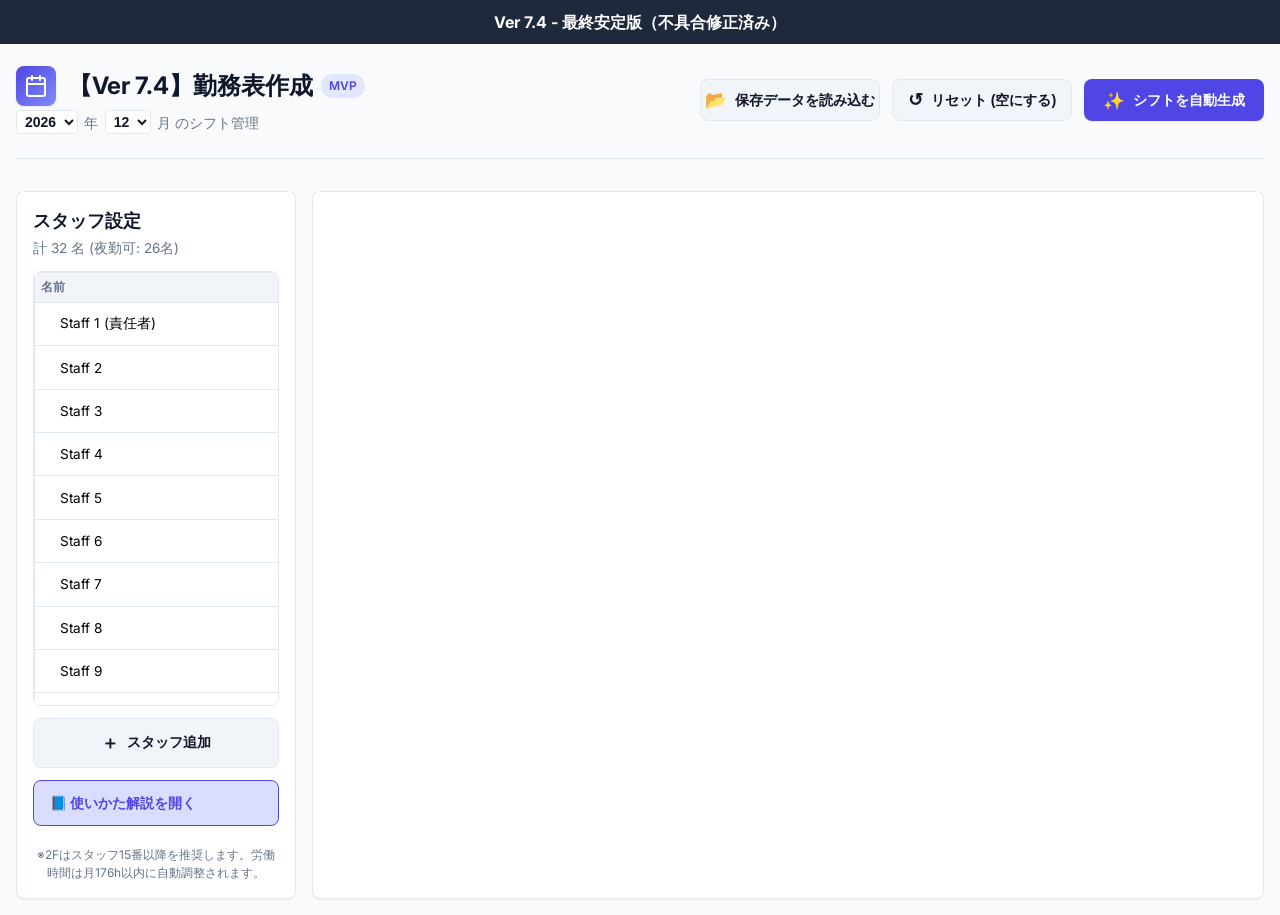
==== static/index_v6.html @ e1a60721 "Add files via upload" ====
<!DOCTYPE html>
<html lang="ja">

<head>
    <meta charset="UTF-8">
    <meta name="viewport" content="width=device-width, initial-scale=1.0">
    <title>【Ver 7.4】勤務表作成 MVP</title>
    <link rel="stylesheet" href="style_v6.css?v=7.4">
    <link rel="preconnect" href="https://fonts.googleapis.com">
    <link rel="preconnect" href="https://fonts.gstatic.com" crossorigin>
    <link href="https://fonts.googleapis.com/css2?family=Inter:wght@400;500;600;700&display=swap" rel="stylesheet">
</head>

<body>
    <div style="background: #1e293b; color: white; text-align: center; padding: 10px; font-weight: bold; position: fixed; top: 0; left: 0; width: 100%; z-index: 10000;"
        id="dev-check">
        Ver 7.4 - 最終安定版（不具合修正済み）
    </div>
    <div class="app-container" style="margin-top: 50px;">
        <header class="app-header">
            <div class="header-content">
                <div class="logo-area">
                    <div class="logo-icon">
                        <svg width="24" height="24" viewBox="0 0 24 24" fill="none" stroke="currentColor"
                            stroke-width="2" stroke-linecap="round" stroke-linejoin="round">
                            <rect x="3" y="4" width="18" height="18" rx="2" ry="2"></rect>
                            <line x1="16" y1="2" x2="16" y2="6"></line>
                            <line x1="8" y1="2" x2="8" y2="6"></line>
                            <line x1="3" y1="10" x2="21" y2="10"></line>
                        </svg>
                    </div>
                    <h1>【Ver 7.4】勤務表作成 <span class="badge">MVP</span></h1>
                </div>
                <p class="subtitle">
                    <select id="year-select" class="calendar-select"></select> 年
                    <select id="month-select" class="calendar-select"></select> 月
                    のシフト管理
                </p>
            </div>

            <div class="action-area">
                <button id="load-btn" class="btn-secondary" onclick="forceLoadV7()">
                    <span class="btn-icon">📂</span> 保存データを読み込む
                </button>
                <button id="reset-btn" class="btn-secondary" onclick="forceResetV7()">
                    <span class="btn-icon">↺</span> リセット (空にする)
                </button>
                <button id="generate-btn" class="btn-primary">
                    <span class="btn-icon">✨</span> シフトを自動生成
                </button>
                <button id="save-btn" class="btn-secondary hidden">
                    <span class="btn-icon">💾</span> 保存 (確定)
                </button>
                <button id="export-btn" class="btn-secondary hidden">
                    <span class="btn-icon">📥</span> Excel出力
                </button>
            </div>
        </header>

        <main class="app-layout">
            <aside class="staff-sidebar">
                <div class="sidebar-header">
                    <h2>スタッフ設定</h2>
                    <div class="staff-summary">
                        計 <span id="staff-total-count">0</span> 名 (夜勤可: <span id="staff-night-count">0</span>名)
                    </div>
                </div>

                <div class="staff-list-container">
                    <table class="staff-table">
                        <thead>
                            <tr>
                                <th>名前</th>
                                <th>階</th>
                                <th>夜勤</th>
                                <th>限定シフト</th>
                                <th>平日のみ</th>
                                <th>操作</th>
                            </tr>
                        </thead>
                        <tbody id="staff-tbody">
                            <!-- JS will inject rows here -->
                        </tbody>
                    </table>
                </div>

                <button id="add-staff-btn" class="btn-secondary">
                    <span class="btn-icon">＋</span> スタッフ追加
                </button>

                <details class="usage-guide">
                    <summary>📘 使いかた解説を開く</summary>
                    <div class="usage-content">
                        <div class="usage-step"><span class="step-badge">1</span>
                            まずは<strong>「リセット」</strong>で作成月（空の表）を準備します。</div>
                        <div class="usage-step"><span class="step-badge">2</span>
                            休みや勤務の希望を手動で選びます（<strong>赤い三角</strong>がつきます）。</div>
                        <div class="usage-step"><span class="step-badge">3</span>
                            <strong>「シフトを自動生成」</strong>でAIが残りの枠を埋めます。
                        </div>
                        <div class="usage-step"><span class="step-badge">4</span>
                            表のセルを<strong>ダブルクリック</strong>で固定/解除ができます。</div>
                        <div class="usage-step"><span class="step-badge">5</span>
                            完成したら<strong>「保存」</strong>をしてください。次回「読み込む」で再開できます。</div>
                    </div>
                </details>

                <p class="sidebar-note">※2Fはスタッフ15番以降を推奨します。労働時間は月176h以内に自動調整されます。</p>
            </aside>

            <section class="schedule-panel">
                <div id="loading" class="loading-state hidden">
                    <div class="spinner"></div>
                    <p>最適なシフトを計算中...</p>
                    <p class="loading-subtext">36協定（176時間以内）と夜勤明けのルールを順守して探索しています</p>
                </div>

                <div id="error-message" class="error-message hidden"></div>

                <div id="schedule-container" class="schedule-container hidden">
                    <div
                        style="font-size: 0.85rem; color: #64748b; margin-bottom: 0.5rem; display: flex; align-items: center; justify-content: space-between;">
                        <span>※ 空欄以外のセルを <strong>ダブルクリック（または右クリック）</strong> すると、シフトの <strong>固定化 / 解除</strong>
                            が切り替わります（固定時は赤い三角マークが付きます）。</span>
                    </div>
                    <table id="schedule-table">
                        <!-- JS content -->
                    </table>
                </div>
            </section>
        </main>
    </div>

    <script src="app_v6.js?v=6.1"></script>
</body>

</html>
---- static/style_v6.css ----
:root {
    /* Color Palette - Premium Modern */
    --primary: #4f46e5;
    --primary-hover: #4338ca;
    --primary-light: #e0e7ff;

    --bg-color: #f8fafc;
    --surface: #ffffff;
    --surface-hover: #f1f5f9;

    --text-main: #0f172a;
    --text-muted: #64748b;

    --border: #e2e8f0;

    /* Shift Colors - Updated for V8 */
    --shift-off: #fff1f2;
    /* 休 - Light Rose/Pink */
    --shift-morning2: #f1f5f9;
    /* 早② - Gray 1 */
    --shift-morning3: #e2e8f0;
    /* 早③ - Gray 2 */
    --shift-day: #cbd5e1;
    /* 日 - Gray 3 */
    --shift-late1: #cbd5e1;
    /* 遅① - Gray 3.5 */
    --shift-late2: #94a3b8;
    /* 遅② - Gray 4 */
    --shift-night1: #a855f7;
    /* 夜① - Purple 1 */
    --shift-night2: #7e22ce;
    /* 夜② - Purple 2 */
    --shift-night-light: #f3e8ff;
    /* 明け - Light Purple */

    /* Manual Only Shifts */
    --shift-sick: #f43f5e;
    /* 病休 - Bright Pinkish Red */
    --shift-absent: #475569;
    /* 欠勤 - Slate Gray (darker) */

    --shift-text-off: #9f1239;
    --shift-text-morning2: #1e293b;
    --shift-text-morning3: #1e293b;
    --shift-text-day: #0f172a;
    --shift-text-late1: #1e293b;
    --shift-text-late2: #ffffff;
    --shift-text-night1: #ffffff;
    --shift-text-night2: #ffffff;
    --shift-text-ake: #6b21a8;
    --shift-text-sick: #ffffff;
    --shift-text-absent: #ffffff;

    --radius-lg: 16px;
    --radius-md: 8px;
    --radius-sm: 4px;

    --shadow-sm: 0 1px 2px 0 rgb(0 0 0 / 0.05);
    --shadow-md: 0 4px 6px -1px rgb(0 0 0 / 0.1), 0 2px 4px -2px rgb(0 0 0 / 0.1);
    --shadow-lg: 0 10px 15px -3px rgb(0 0 0 / 0.1), 0 4px 6px -4px rgb(0 0 0 / 0.1);
}

* {
    box-sizing: border-box;
    margin: 0;
    padding: 0;
}

body {
    font-family: 'Inter', -apple-system, BlinkMacSystemFont, "Segoe UI", Roboto, Helvetica, Arial, sans-serif;
    background-color: var(--bg-color);
    color: var(--text-main);
    line-height: 1.5;
    -webkit-font-smoothing: antialiased;
}

.app-container {
    max-width: 100%;
    margin: 0;
    padding: 1rem;
}

/* --- Header Styles --- */
.app-header {
    display: flex;
    justify-content: space-between;
    align-items: center;
    margin-bottom: 2rem;
    padding-bottom: 1.5rem;
    border-bottom: 1px solid var(--border);
}

.logo-area {
    display: flex;
    align-items: center;
    gap: 0.75rem;
}

.logo-icon {
    width: 40px;
    height: 40px;
    background: linear-gradient(135deg, var(--primary), #818cf8);
    color: white;
    border-radius: var(--radius-md);
    display: flex;
    align-items: center;
    justify-content: center;
    box-shadow: var(--shadow-sm);
}

h1 {
    font-size: 1.5rem;
    font-weight: 700;
    color: var(--text-main);
    display: flex;
    align-items: center;
    gap: 0.5rem;
}

.badge {
    font-size: 0.75rem;
    background-color: var(--primary-light);
    color: var(--primary);
    padding: 0.2rem 0.5rem;
    border-radius: 99px;
    font-weight: 600;
    vertical-align: middle;
}

.subtitle {
    color: var(--text-muted);
    font-size: 0.875rem;
    margin-top: 0.25rem;
    display: flex;
    align-items: center;
    gap: 0.4rem;
}

.calendar-select {
    padding: 2px 4px;
    border: 1px solid var(--border);
    border-radius: var(--radius-sm);
    background: var(--surface);
    color: var(--text-main);
    font-size: 0.875rem;
    font-weight: 600;
}

/* --- Button Styles --- */
.action-area {
    display: flex;
    gap: 0.75rem;
    align-items: center;
}

.btn-primary {
    background-color: var(--primary);
    color: white;
    border: none;
    height: 42px;
    width: 180px;
    border-radius: var(--radius-md);
    font-size: 0.9rem;
    font-weight: 600;
    cursor: pointer;
    transition: all 0.2s ease;
    display: inline-flex;
    align-items: center;
    justify-content: center;
    gap: 0.5rem;
    box-shadow: var(--shadow-sm);
    font-family: inherit;
    white-space: nowrap;
    overflow: hidden;
    flex-shrink: 0;
}

.btn-primary:hover:not(:disabled) {
    background-color: var(--primary-hover);
    transform: translateY(-1px);
    box-shadow: var(--shadow-md);
}

.btn-primary:active:not(:disabled) {
    transform: translateY(0);
}

.btn-primary:disabled {
    opacity: 0.7;
    cursor: not-allowed;
}

.btn-icon {
    font-size: 1.1rem;
}

/* Editable Shift Selector */
.shift-select {
    appearance: none;
    background: transparent;
    border: 1px solid transparent;
    border-radius: var(--radius-sm);
    font-family: inherit;
    font-weight: 500;
    font-size: 0.75rem;
    padding: 0.15rem 0.05rem;
    cursor: pointer;
    text-align: center;
    width: 100%;
    min-width: 32px;
}

.shift-select:hover {
    border-color: rgba(0, 0, 0, 0.1);
    box-shadow: 0 2px 4px rgba(0, 0, 0, 0.05);
}

.shift-select:focus {
    outline: none;
    border-color: var(--primary);
    box-shadow: 0 0 0 2px var(--primary-light);
}

/* Select coloring mapped to the same variables */
.shift-select.val-休 {
    background-color: var(--shift-off);
    color: var(--shift-text-off);
}

.shift-select.val-早② {
    background-color: var(--shift-morning2);
    color: var(--shift-text-morning2);
}

.shift-select.val-早③ {
    background-color: var(--shift-morning3);
    color: var(--shift-text-morning3);
}

.shift-select.val-日 {
    background-color: var(--shift-day);
    color: var(--shift-text-day);
}

.shift-select.val-遅① {
    background-color: var(--shift-late1);
    color: var(--shift-text-late1);
}

.shift-select.val-遅② {
    background-color: var(--shift-late2);
    color: var(--shift-text-late2);
}

.shift-select.val-夜① {
    background-color: var(--shift-night1);
    color: var(--shift-text-night1);
}

.shift-select.val-夜② {
    background-color: var(--shift-night2);
    color: var(--shift-text-night2);
}

.shift-select.val-明け {
    background-color: var(--shift-night-light);
    color: var(--shift-text-ake);
}

.shift-select.val-病休 {
    background-color: var(--shift-sick);
    color: var(--shift-text-sick);
}

.shift-select.val-欠勤 {
    background-color: var(--shift-absent);
    color: var(--shift-text-absent);
}

/* --- Layout --- */
.app-layout {
    display: grid;
    grid-template-columns: 280px 1fr;
    gap: 1rem;
    align-items: start;
}

/* --- Sidebar (Staff Management) --- */
.staff-sidebar {
    background: var(--surface);
    border-radius: var(--radius-md);
    box-shadow: var(--shadow-sm);
    border: 1px solid var(--border);
    padding: 1rem;
    display: flex;
    flex-direction: column;
    gap: 0.75rem;
    height: calc(100vh - 12rem);
    min-height: 500px;
    position: sticky;
    top: 1rem;
}

.sidebar-header h2 {
    font-size: 1.1rem;
    font-weight: 600;
    margin-bottom: 0.25rem;
}

.staff-summary {
    font-size: 0.85rem;
    color: var(--text-muted);
}

.staff-list-container {
    flex: 1;
    overflow-y: auto;
    border: 1px solid var(--border);
    border-radius: var(--radius-md);
    background: var(--surface);

    /* Scrollbar */
    &::-webkit-scrollbar {
        width: 6px;
    }

    &::-webkit-scrollbar-track {
        background: transparent;
    }

    &::-webkit-scrollbar-thumb {
        background: #cbd5e1;
        border-radius: 4px;
    }
}

.staff-table {
    width: 100%;
    border-collapse: collapse;
}

.staff-table th,
.staff-table td {
    padding: 0.35rem;
    font-size: 0.75rem;
    text-align: left;
    border-bottom: 1px solid var(--border);
}

.staff-table th {
    background: var(--surface-hover);
    position: sticky;
    top: 0;
    z-index: 10;
    color: var(--text-muted);
    font-weight: 600;
}

.staff-input {
    width: 100%;
    padding: 0.35rem 0.5rem;
    border: 1px solid transparent;
    border-radius: var(--radius-sm);
    font-family: inherit;
    font-size: 0.85rem;
    background: transparent;
    transition: all 0.2s;
}

.staff-input:hover {
    border-color: var(--border);
    background: var(--surface-hover);
}

.staff-input:focus {
    outline: none;
    border-color: var(--primary);
    background: var(--surface);
    box-shadow: 0 0 0 2px var(--primary-light);
}

.btn-secondary {
    background-color: var(--surface-hover);
    color: var(--text-main);
    border: 1px solid var(--border);
    height: 42px;
    width: 180px;
    border-radius: var(--radius-md);
    font-size: 0.9rem;
    font-weight: 600;
    cursor: pointer;
    transition: all 0.2s ease;
    display: inline-flex;
    align-items: center;
    justify-content: center;
    gap: 0.5rem;
    white-space: nowrap;
    overflow: hidden;
    flex-shrink: 0;
}

.staff-sidebar .btn-secondary {
    width: 100%;
    height: auto;
    padding: 0.75rem 1rem;
    display: flex;
    flex-shrink: 1;
}

.btn-secondary:hover {
    background-color: #e2e8f0;
}

.btn-text {
    background: none;
    border: none;
    color: #ef4444;
    cursor: pointer;
    font-size: 1rem;
    padding: 0.25rem;
    border-radius: 4px;
    display: flex;
    align-items: center;
    justify-content: center;
}

.btn-text:hover {
    background: #fee2e2;
}

.sidebar-note {
    font-size: 0.75rem;
    color: var(--text-muted);
    text-align: center;
    margin-top: 0.5rem;
}

/* --- Usage Guide --- */
.usage-guide {
    margin-top: auto;
    background: var(--primary-light);
    border-radius: var(--radius-md);
    padding: 0;
    border: 1px solid var(--primary);
    overflow: hidden;
    transition: all 0.3s ease;
}

.usage-guide summary {
    padding: 0.75rem 1rem;
    font-size: 0.85rem;
    font-weight: 700;
    color: var(--primary);
    cursor: pointer;
    list-style: none;
    display: flex;
    align-items: center;
    gap: 0.5rem;
    background: rgba(79, 70, 229, 0.05);
}

.usage-guide summary::-webkit-details-marker {
    display: none;
}

.usage-guide[open] summary {
    border-bottom: 1px solid var(--primary);
}

.usage-content {
    padding: 1rem;
}

.usage-step {
    font-size: 0.8rem;
    margin-bottom: 0.6rem;
    color: var(--text-main);
    line-height: 1.4;
}

.usage-step strong {
    color: var(--primary);
    font-weight: 700;
}

.usage-step:last-child {
    margin-bottom: 0;
}

.step-badge {
    display: inline-block;
    background: var(--primary);
    color: white;
    font-size: 0.7rem;
    padding: 1px 6px;
    border-radius: 4px;
    font-weight: 700;
    margin-right: 4px;
}

/* --- Schedule Panel --- */
.schedule-panel {
    background: var(--surface);
    border-radius: var(--radius-md);
    box-shadow: var(--shadow-sm);
    border: 1px solid var(--border);
    padding: 1rem;
    min-height: calc(100vh - 12rem);
    position: relative;
    overflow: hidden;
    display: flex;
    flex-direction: column;
}

/* --- Loading State --- */
.loading-state {
    display: flex;
    flex-direction: column;
    align-items: center;
    justify-content: center;
    flex: 1;
    min-height: 400px;
    color: var(--text-main);
    font-weight: 500;
}

.loading-subtext {
    font-size: 0.875rem;
    color: var(--text-muted);
    margin-top: 0.5rem;
}

.spinner {
    width: 40px;
    height: 40px;
    border: 3px solid var(--primary-light);
    border-top-color: var(--primary);
    border-radius: 50%;
    animation: spin 1s linear infinite;
    margin-bottom: 1rem;
}

@keyframes spin {
    to {
        transform: rotate(360deg);
    }
}

/* --- Error Message --- */
.error-message {
    background-color: #fef2f2;
    color: #b91c1c;
    padding: 1rem;
    border-radius: var(--radius-md);
    border: 1px solid #fecaca;
    margin-bottom: 1rem;
}

/* --- Schedule Table --- */
.schedule-container {
    overflow-x: auto;

    /* Soft scrollbar for webkit */
    &::-webkit-scrollbar {
        height: 8px;
    }

    &::-webkit-scrollbar-track {
        background: #f1f1f1;
        border-radius: 4px;
    }

    &::-webkit-scrollbar-thumb {
        background: #cbd5e1;
        border-radius: 4px;
    }

    &::-webkit-scrollbar-thumb:hover {
        background: #94a3b8;
    }
}

table {
    width: 100%;
    border-collapse: separate;
    border-spacing: 0;
    min-width: 1600px;
}

th,
td {
    padding: 0.25rem 0.15rem;
    text-align: center;
    border-bottom: 1px solid var(--border);
    border-right: 1px solid var(--border);
    font-size: 0.75rem;
    position: relative;
    /* For the fixed cell triangle */
}

td.fixed-cell::after {
    content: '';
    position: absolute;
    top: 0;
    left: 0;
    border-width: 10px 10px 0 0;
    border-style: solid;
    border-color: #ef4444 transparent transparent transparent;
    /* Red triangle in top left */
    pointer-events: none;
    /* So it doesn't block clicks */
}

th:first-child,
td:first-child {
    border-left: 1px solid var(--border);
}

th {
    background-color: var(--surface-hover);
    font-weight: 600;
    color: var(--text-muted);
    border-top: 1px solid var(--border);
    position: sticky;
    top: 0;
}

th.sat {
    color: #2563eb;
    /* Blue for Saturday */
    background-color: #eff6ff;
}

th.sun {
    color: #dc2626;
    /* Red for Sunday */
    background-color: #fef2f2;
}

th:first-child {
    border-top-left-radius: var(--radius-md);
    position: sticky;
    left: 0;
    background-color: var(--surface-hover);
    z-index: 10;
}

th:last-child {
    border-top-right-radius: var(--radius-md);
}

td:first-child {
    font-weight: 600;
    color: var(--text-main);
    text-align: left;
    padding-left: 1rem;
    position: sticky;
    left: 0;
    background-color: var(--surface);
    z-index: 5;
}

/* Bottom borders for last row */
tr:last-child td {
    border-bottom: 1px solid var(--border);
}

tr:last-child td:first-child {
    border-bottom-left-radius: var(--radius-md);
}

tr:last-child td:last-child {
    border-bottom-right-radius: var(--radius-md);
}

/* --- Summary Footer --- */
.summary-row td {
    background-color: #f1f5f9;
    border-top: 2px solid var(--border);
}

.summary-cell {
    font-weight: 600;
    color: var(--text-main);
    background-color: #fff;
}

.summary-row:first-child td {
    border-top: 2px solid #94a3b8;
}

/* --- Utility Classes --- */
.hidden {
    display: none !important;
}

/* --- Animations --- */
.fade-in {
    animation: fadeIn 0.4s ease-in-out forwards;
}

@keyframes fadeIn {
    from {
        opacity: 0;
        transform: translateY(10px);
    }

    to {
        opacity: 1;
        transform: translateY(0);
    }
}

/* --- MVP Dashboard Info --- */
.dashboard {
    display: grid;
    grid-template-columns: repeat(auto-fit, minmax(200px, 1fr));
    gap: 1rem;
    margin-top: 2rem;
    padding-top: 2rem;
    border-top: 1px solid var(--border);
}

.card {
    background: var(--surface-hover);
    padding: 1.5rem;
    border-radius: var(--radius-md);
    border: 1px solid var(--border);
}

.card h3 {
    font-size: 0.875rem;
    color: var(--text-muted);
    font-weight: 600;
    margin-bottom: 0.5rem;
}

.stat-value {
    font-size: 1.5rem;
    font-weight: 700;
    color: var(--text-main);
    display: block;
}

.stat-label {
    font-size: 0.75rem;
    color: var(--text-muted);
}
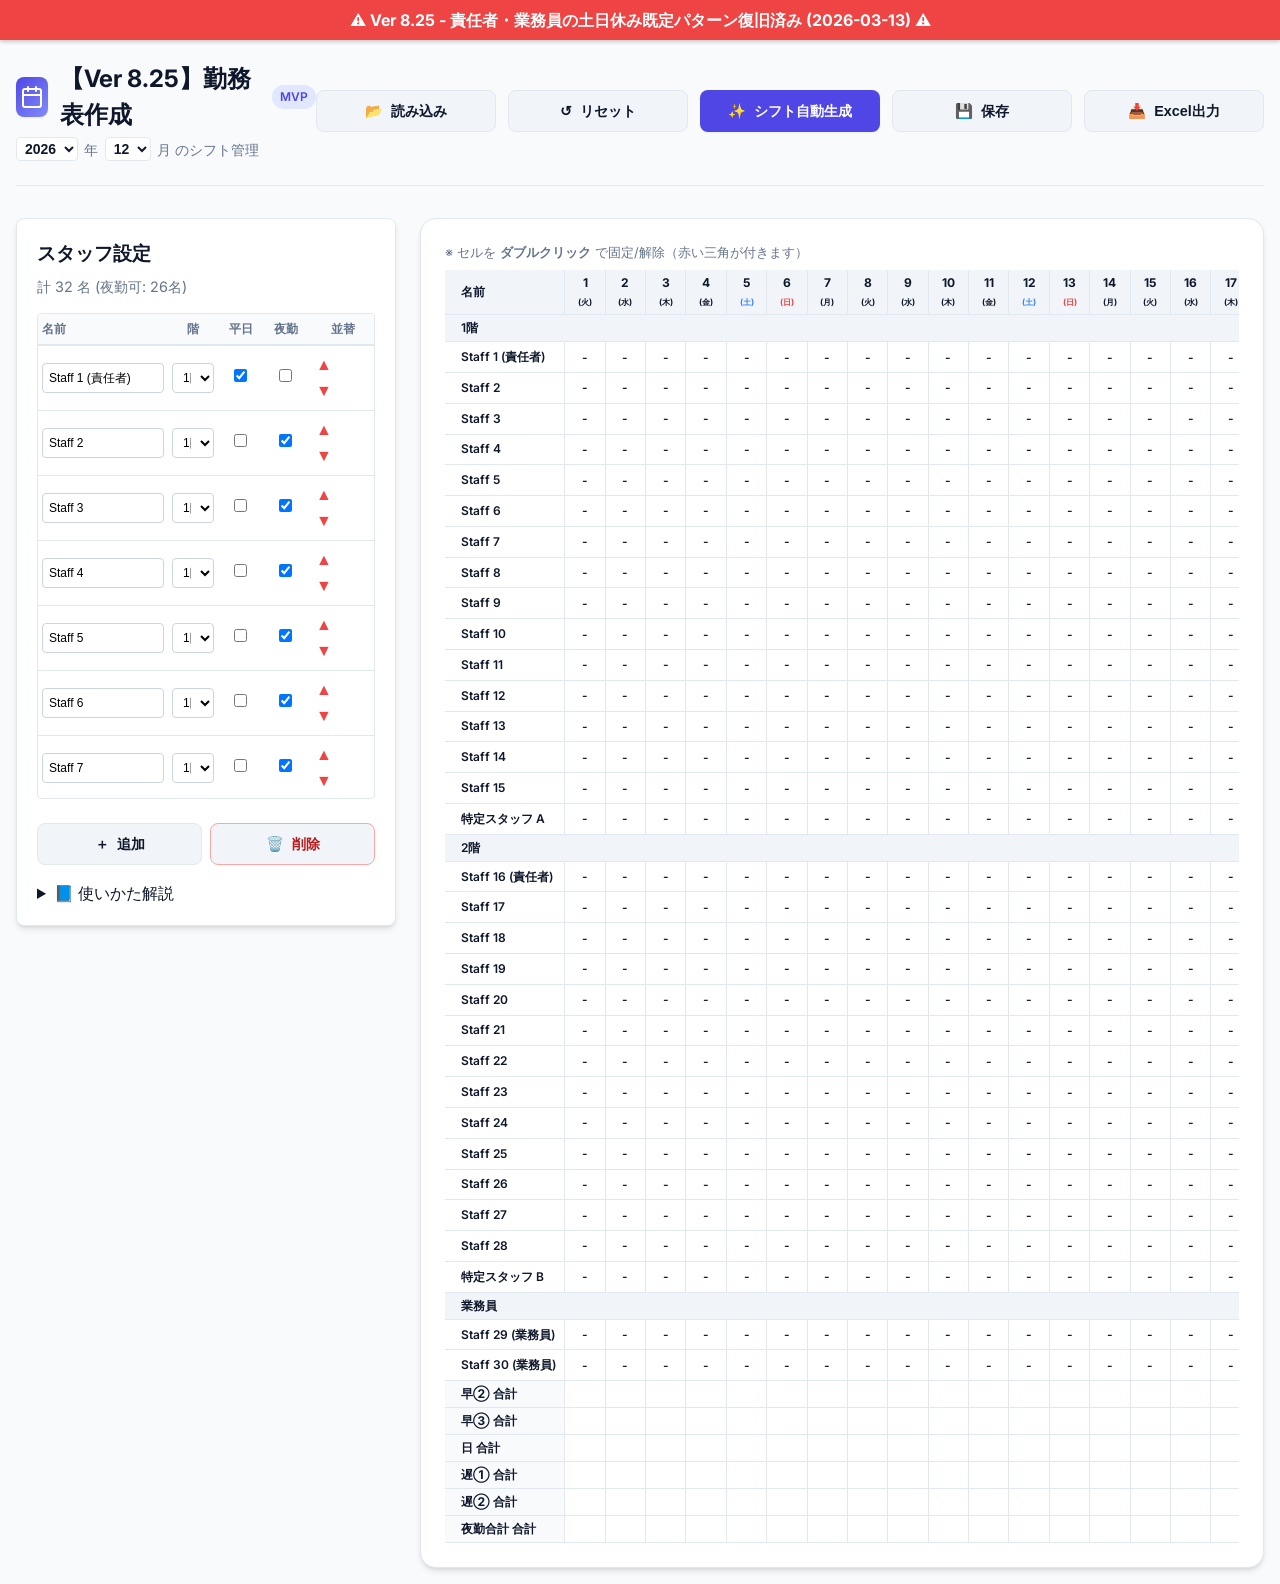
==== commit 53ba3476: "Initial commit Ver 8.25" ====
--- a/static/index_v6.html
+++ b/static/index_v6.html
@@ -1,137 +1,130 @@
-<!DOCTYPE html>
-<html lang="ja">
-
-<head>
-    <meta charset="UTF-8">
-    <meta name="viewport" content="width=device-width, initial-scale=1.0">
-    <title>【Ver 7.4】勤務表作成 MVP</title>
-    <link rel="stylesheet" href="style_v6.css?v=7.4">
-    <link rel="preconnect" href="https://fonts.googleapis.com">
-    <link rel="preconnect" href="https://fonts.gstatic.com" crossorigin>
-    <link href="https://fonts.googleapis.com/css2?family=Inter:wght@400;500;600;700&display=swap" rel="stylesheet">
-</head>
-
-<body>
-    <div style="background: #1e293b; color: white; text-align: center; padding: 10px; font-weight: bold; position: fixed; top: 0; left: 0; width: 100%; z-index: 10000;"
-        id="dev-check">
-        Ver 7.4 - 最終安定版（不具合修正済み）
-    </div>
-    <div class="app-container" style="margin-top: 50px;">
-        <header class="app-header">
-            <div class="header-content">
-                <div class="logo-area">
-                    <div class="logo-icon">
-                        <svg width="24" height="24" viewBox="0 0 24 24" fill="none" stroke="currentColor"
-                            stroke-width="2" stroke-linecap="round" stroke-linejoin="round">
-                            <rect x="3" y="4" width="18" height="18" rx="2" ry="2"></rect>
-                            <line x1="16" y1="2" x2="16" y2="6"></line>
-                            <line x1="8" y1="2" x2="8" y2="6"></line>
-                            <line x1="3" y1="10" x2="21" y2="10"></line>
-                        </svg>
-                    </div>
-                    <h1>【Ver 7.4】勤務表作成 <span class="badge">MVP</span></h1>
-                </div>
-                <p class="subtitle">
-                    <select id="year-select" class="calendar-select"></select> 年
-                    <select id="month-select" class="calendar-select"></select> 月
-                    のシフト管理
-                </p>
-            </div>
-
-            <div class="action-area">
-                <button id="load-btn" class="btn-secondary" onclick="forceLoadV7()">
-                    <span class="btn-icon">📂</span> 保存データを読み込む
-                </button>
-                <button id="reset-btn" class="btn-secondary" onclick="forceResetV7()">
-                    <span class="btn-icon">↺</span> リセット (空にする)
-                </button>
-                <button id="generate-btn" class="btn-primary">
-                    <span class="btn-icon">✨</span> シフトを自動生成
-                </button>
-                <button id="save-btn" class="btn-secondary hidden">
-                    <span class="btn-icon">💾</span> 保存 (確定)
-                </button>
-                <button id="export-btn" class="btn-secondary hidden">
-                    <span class="btn-icon">📥</span> Excel出力
-                </button>
-            </div>
-        </header>
-
-        <main class="app-layout">
-            <aside class="staff-sidebar">
-                <div class="sidebar-header">
-                    <h2>スタッフ設定</h2>
-                    <div class="staff-summary">
-                        計 <span id="staff-total-count">0</span> 名 (夜勤可: <span id="staff-night-count">0</span>名)
-                    </div>
-                </div>
-
-                <div class="staff-list-container">
-                    <table class="staff-table">
-                        <thead>
-                            <tr>
-                                <th>名前</th>
-                                <th>階</th>
-                                <th>夜勤</th>
-                                <th>限定シフト</th>
-                                <th>平日のみ</th>
-                                <th>操作</th>
-                            </tr>
-                        </thead>
-                        <tbody id="staff-tbody">
-                            <!-- JS will inject rows here -->
-                        </tbody>
-                    </table>
-                </div>
-
-                <button id="add-staff-btn" class="btn-secondary">
-                    <span class="btn-icon">＋</span> スタッフ追加
-                </button>
-
-                <details class="usage-guide">
-                    <summary>📘 使いかた解説を開く</summary>
-                    <div class="usage-content">
-                        <div class="usage-step"><span class="step-badge">1</span>
-                            まずは<strong>「リセット」</strong>で作成月（空の表）を準備します。</div>
-                        <div class="usage-step"><span class="step-badge">2</span>
-                            休みや勤務の希望を手動で選びます（<strong>赤い三角</strong>がつきます）。</div>
-                        <div class="usage-step"><span class="step-badge">3</span>
-                            <strong>「シフトを自動生成」</strong>でAIが残りの枠を埋めます。
-                        </div>
-                        <div class="usage-step"><span class="step-badge">4</span>
-                            表のセルを<strong>ダブルクリック</strong>で固定/解除ができます。</div>
-                        <div class="usage-step"><span class="step-badge">5</span>
-                            完成したら<strong>「保存」</strong>をしてください。次回「読み込む」で再開できます。</div>
-                    </div>
-                </details>
-
-                <p class="sidebar-note">※2Fはスタッフ15番以降を推奨します。労働時間は月176h以内に自動調整されます。</p>
-            </aside>
-
-            <section class="schedule-panel">
-                <div id="loading" class="loading-state hidden">
-                    <div class="spinner"></div>
-                    <p>最適なシフトを計算中...</p>
-                    <p class="loading-subtext">36協定（176時間以内）と夜勤明けのルールを順守して探索しています</p>
-                </div>
-
-                <div id="error-message" class="error-message hidden"></div>
-
-                <div id="schedule-container" class="schedule-container hidden">
-                    <div
-                        style="font-size: 0.85rem; color: #64748b; margin-bottom: 0.5rem; display: flex; align-items: center; justify-content: space-between;">
-                        <span>※ 空欄以外のセルを <strong>ダブルクリック（または右クリック）</strong> すると、シフトの <strong>固定化 / 解除</strong>
-                            が切り替わります（固定時は赤い三角マークが付きます）。</span>
-                    </div>
-                    <table id="schedule-table">
-                        <!-- JS content -->
-                    </table>
-                </div>
-            </section>
-        </main>
-    </div>
-
-    <script src="app_v6.js?v=6.1"></script>
-</body>
-
+<!DOCTYPE html>
+<html lang="ja">
+
+<head>
+    <meta charset="UTF-8">
+    <meta name="viewport" content="width=device-width, initial-scale=1.0">
+    <title>【Ver 8.25】勤務表作成 MVP</title>
+    <!-- CAREFUL: even though the file is index_v6.html, we load style_v8.css and app_v8.js -->
+    <link rel="stylesheet" href="style_v8.css?v=8.25">
+    <link rel="preconnect" href="https://fonts.googleapis.com">
+    <link rel="preconnect" href="https://fonts.gstatic.com" crossorigin>
+    <link href="https://fonts.googleapis.com/css2?family=Inter:wght@400;500;600;700&display=swap" rel="stylesheet">
+</head>
+
+<body>
+    <!-- Persistent Version Banner to confirm update -->
+    <div style="background: #ef4444; color: white; text-align: center; padding: 8px; font-weight: bold; position: fixed; top: 0; left: 0; width: 100%; z-index: 10000; box-shadow: 0 2px 4px rgba(0,0,0,0.2);"
+        id="dev-check">
+        ⚠️ Ver 8.25 - 責任者・業務員の土日休み既定パターン復旧済み (2026-03-13) ⚠️
+    </div>
+
+    <div class="app-container" style="margin-top: 45px;">
+        <header class="app-header">
+            <div class="header-content">
+                <div class="logo-area">
+                    <div class="logo-icon">
+                        <svg width="24" height="24" viewBox="0 0 24 24" fill="none" stroke="currentColor"
+                            stroke-width="2" stroke-linecap="round" stroke-linejoin="round">
+                            <rect x="3" y="4" width="18" height="18" rx="2" ry="2"></rect>
+                            <line x1="16" y1="2" x2="16" y2="6"></line>
+                            <line x1="8" y1="2" x2="8" y2="6"></line>
+                            <line x1="3" y1="10" x2="21" y2="10"></line>
+                        </svg>
+                    </div>
+                    <h1>【Ver 8.25】勤務表作成 <span class="badge">MVP</span></h1>
+                </div>
+                <p class="subtitle">
+                    <select id="year-select" class="calendar-select"></select> 年
+                    <select id="month-select" class="calendar-select"></select> 月
+                    のシフト管理
+                </p>
+            </div>
+
+            <div class="action-area">
+                <button id="load-btn" class="btn-secondary" onclick="forceLoadV7()">
+                    <span class="btn-icon">📂</span> 読み込み
+                </button>
+                <button id="reset-btn" class="btn-secondary">
+                    <span class="btn-icon">↺</span> リセット
+                </button>
+                <button id="generate-btn" class="btn-primary">
+                    <span class="btn-icon">✨</span> シフト自動生成
+                </button>
+                <button id="save-btn" class="btn-secondary hidden">
+                    <span class="btn-icon">💾</span> 保存
+                </button>
+                <button id="export-btn" class="btn-secondary hidden">
+                    <span class="btn-icon">📥</span> Excel出力
+                </button>
+            </div>
+        </header>
+
+        <main class="app-layout">
+            <aside class="staff-sidebar">
+                <div class="sidebar-header">
+                    <h2>スタッフ設定</h2>
+                    <div class="staff-summary">
+                        計 <span id="staff-total-count">0</span> 名 (夜勤可: <span id="staff-night-count">0</span>名)
+                    </div>
+                </div>
+
+                <div class="staff-list-container">
+                    <table class="staff-table">
+                        <thead>
+                            <tr>
+                                <th>名前</th>
+                                <th>階</th>
+                                <th>平日</th>
+                                <th>夜勤</th>
+                                <th>並替</th>
+                            </tr>
+                        </thead>
+                        <tbody id="staff-tbody">
+                            <!-- JS content -->
+                        </tbody>
+                    </table>
+                </div>
+
+                <div class="staff-actions-row" style="display: flex; gap: 0.5rem; margin-top: 0.5rem;">
+                    <button id="add-staff-btn" class="btn-secondary" style="flex: 1;">
+                        <span class="btn-icon">＋</span> 追加
+                    </button>
+                    <button id="delete-staff-btn" class="btn-secondary" style="flex: 1; border-color: #fca5a5; color: #b91c1c;">
+                        <span class="btn-icon">🗑️</span> 削除
+                    </button>
+                </div>
+
+                <details class="usage-guide">
+                    <summary>📘 使いかた解説</summary>
+                    <div class="usage-content">
+                        <div class="usage-step">①リセット ②スタッフ調整 ③自動生成 ④保存</div>
+                    </div>
+                </details>
+            </aside>
+
+            <section class="schedule-panel">
+                <div id="loading" class="loading-state hidden">
+                    <div class="spinner"></div>
+                    <p>最適なシフトを計算中...</p>
+                </div>
+
+                <div id="error-message" class="error-message hidden"></div>
+
+                <div id="schedule-container" class="schedule-container hidden">
+                    <div style="font-size: 0.8rem; color: #64748b; margin-bottom: 0.5rem;">
+                        ※ セルを <strong>ダブルクリック</strong> で固定/解除（赤い三角が付きます）
+                    </div>
+                    <table id="schedule-table">
+                        <!-- JS content -->
+                    </table>
+                </div>
+            </section>
+        </main>
+    </div>
+
+    <!-- ALWAYS POINT TO v8 JS AND CSS FILES! -->
+    <script src="app_v8.js?v=8.25"></script>
+</body>
+
 </html>
--- a/static/style_v8.css
+++ b/static/style_v8.css
@@ -0,0 +1,414 @@
+:root {
+    /* Color Palette - Premium Modern */
+    --primary: #4f46e5;
+    --primary-hover: #4338ca;
+    --primary-light: #e0e7ff;
+
+    --bg-color: #f8fafc;
+    --surface: #ffffff;
+    --surface-hover: #f1f5f9;
+
+    --text-main: #0f172a;
+    --text-muted: #64748b;
+
+    --border: #e2e8f0;
+
+    /* Shift Colors */
+    --shift-off: #fff1f2;
+    --shift-morning2: #f1f5f9;
+    --shift-morning3: #e2e8f0;
+    --shift-day: #cbd5e1;
+    --shift-late1: #cbd5e1;
+    --shift-late2: #94a3b8;
+    --shift-night1: #a855f7;
+    --shift-night2: #7e22ce;
+    --shift-night-light: #f3e8ff;
+
+    /* Manual Only Shifts */
+    --shift-sick: #f43f5e;
+    --shift-absent: #475569;
+
+    --shift-text-off: #9f1239;
+    --shift-text-morning2: #1e293b;
+    --shift-text-morning3: #1e293b;
+    --shift-text-day: #0f172a;
+    --shift-text-late1: #1e293b;
+    --shift-text-late2: #ffffff;
+    --shift-text-night1: #ffffff;
+    --shift-text-night2: #ffffff;
+    --shift-text-ake: #6b21a8;
+    --shift-text-sick: #ffffff;
+    --shift-text-absent: #ffffff;
+
+    --radius-lg: 16px;
+    --radius-md: 8px;
+    --radius-sm: 4px;
+
+    --shadow-sm: 0 1px 2px 0 rgb(0 0 0 / 0.05);
+    --shadow-md: 0 4px 6px -1px rgb(0 0 0 / 0.1), 0 2px 4px -2px rgb(0 0 0 / 0.1);
+    --shadow-lg: 0 10px 15px -3px rgb(0 0 0 / 0.1), 0 4px 6px -4px rgb(0 0 0 / 0.1);
+}
+
+* {
+    box-sizing: border-box;
+    margin: 0;
+    padding: 0;
+}
+
+body {
+    font-family: 'Inter', -apple-system, BlinkMacSystemFont, "Segoe UI", Roboto, Helvetica, Arial, sans-serif;
+    background-color: var(--bg-color);
+    color: var(--text-main);
+    line-height: 1.5;
+    -webkit-font-smoothing: antialiased;
+}
+
+.app-container {
+    max-width: 100%;
+    margin: 0;
+    padding: 1rem;
+}
+
+/* --- Header Styles --- */
+.app-header {
+    display: flex;
+    justify-content: space-between;
+    align-items: center;
+    margin-bottom: 2rem;
+    padding-bottom: 1.5rem;
+    border-bottom: 1px solid var(--border);
+}
+
+.logo-area {
+    display: flex;
+    align-items: center;
+    gap: 0.75rem;
+}
+
+.logo-icon {
+    width: 40px;
+    height: 40px;
+    background: linear-gradient(135deg, var(--primary), #818cf8);
+    color: white;
+    border-radius: var(--radius-md);
+    display: flex;
+    align-items: center;
+    justify-content: center;
+    box-shadow: var(--shadow-sm);
+}
+
+h1 {
+    font-size: 1.5rem;
+    font-weight: 700;
+    color: var(--text-main);
+    display: flex;
+    align-items: center;
+    gap: 0.5rem;
+}
+
+.badge {
+    font-size: 0.75rem;
+    background-color: var(--primary-light);
+    color: var(--primary);
+    padding: 0.2rem 0.5rem;
+    border-radius: 99px;
+    font-weight: 600;
+    vertical-align: middle;
+}
+
+.subtitle {
+    color: var(--text-muted);
+    font-size: 0.875rem;
+    margin-top: 0.25rem;
+    display: flex;
+    align-items: center;
+    gap: 0.4rem;
+}
+
+.calendar-select {
+    padding: 2px 4px;
+    border: 1px solid var(--border);
+    border-radius: var(--radius-sm);
+    background: var(--surface);
+    color: var(--text-main);
+    font-size: 0.875rem;
+    font-weight: 600;
+}
+
+/* --- Button Styles --- */
+.action-area {
+    display: flex;
+    gap: 0.75rem;
+    align-items: center;
+}
+
+.btn-primary {
+    background-color: var(--primary);
+    color: white;
+    border: none;
+    height: 42px;
+    width: 180px;
+    border-radius: var(--radius-md);
+    font-size: 0.9rem;
+    font-weight: 600;
+    cursor: pointer;
+    transition: all 0.2s ease;
+    display: inline-flex;
+    align-items: center;
+    justify-content: center;
+    gap: 0.5rem;
+    box-shadow: var(--shadow-sm);
+    font-family: inherit;
+    white-space: nowrap;
+    overflow: hidden;
+    flex-shrink: 0;
+}
+
+.btn-primary:hover:not(:disabled) {
+    background-color: var(--primary-hover);
+    transform: translateY(-1px);
+    box-shadow: var(--shadow-md);
+}
+
+.btn-primary:disabled { opacity: 0.7; cursor: not-allowed; }
+
+.btn-secondary {
+    background-color: var(--surface-hover);
+    color: var(--text-main);
+    border: 1px solid var(--border);
+    height: 42px;
+    width: 180px;
+    border-radius: var(--radius-md);
+    font-size: 0.9rem;
+    font-weight: 600;
+    cursor: pointer;
+    transition: all 0.2s ease;
+    display: inline-flex;
+    align-items: center;
+    justify-content: center;
+    gap: 0.5rem;
+    white-space: nowrap;
+    overflow: hidden;
+    flex-shrink: 0;
+}
+
+.btn-secondary:hover { background-color: #e2e8f0; }
+
+.btn-text {
+    background: none;
+    border: none;
+    color: #ef4444;
+    cursor: pointer;
+    font-size: 1rem;
+    padding: 0.25rem;
+    border-radius: 4px;
+    display: flex;
+    align-items: center;
+    justify-content: center;
+}
+.btn-text:hover { background: #f1f5f9; }
+
+/* --- Layout --- */
+.app-layout {
+    display: grid;
+    grid-template-columns: 380px 1fr !important;
+    gap: 1.5rem;
+    align-items: start;
+}
+
+/* --- Sidebar --- */
+.staff-sidebar {
+    background: var(--surface);
+    border-radius: var(--radius-md);
+    box-shadow: var(--shadow-md);
+    border: 1px solid var(--border);
+    padding: 1.25rem;
+    display: flex;
+    flex-direction: column;
+    gap: 1rem;
+    height: calc(100vh - 12rem);
+    min-height: 600px;
+    position: sticky;
+    top: 1rem;
+}
+
+.sidebar-header h2 { font-size: 1.2rem; font-weight: 700; margin-bottom: 0.5rem; }
+.staff-summary { font-size: 0.9rem; color: var(--text-muted); }
+
+.staff-list-container {
+    flex: 1;
+    overflow-y: auto;
+    border: 1px solid var(--border);
+    border-radius: var(--radius-sm);
+}
+
+.staff-table {
+    width: 100% !important;
+    table-layout: fixed !important;
+    border-collapse: collapse !important;
+}
+
+.staff-table th, .staff-table td {
+    padding: 6px 4px !important;
+    font-size: 0.75rem !important;
+    border-bottom: 1px solid var(--border) !important;
+    vertical-align: middle !important;
+}
+
+/* FIXED COLUMN WIDTHS */
+.staff-table th:nth-child(1), .staff-table td:nth-child(1) { width: 130px !important; text-align: left !important; }
+.staff-table th:nth-child(2), .staff-table td:nth-child(2) { width: 50px !important; text-align: center !important; }
+.staff-table th:nth-child(3), .staff-table td:nth-child(3) { width: 45px !important; text-align: center !important; }
+.staff-table th:nth-child(4), .staff-table td:nth-child(4) { width: 45px !important; text-align: center !important; }
+.staff-table th:nth-child(5), .staff-table td:nth-child(5) { width: 70px !important; text-align: center !important; }
+
+.staff-table th {
+    background: #f8fafc !important;
+    color: #64748b !important;
+    font-weight: 700 !important;
+    position: sticky !important;
+    top: 0 !important;
+    z-index: 20 !important;
+    border-bottom: 2px solid var(--border) !important;
+}
+
+.staff-input {
+    font-size: 0.75rem !important;
+    padding: 4px 6px !important;
+    border: 1px solid #cbd5e1 !important;
+    border-radius: 4px !important;
+    background: white !important;
+    width: 100% !important;
+    display: block !important;
+    box-sizing: border-box !important;
+    height: 30px !important;
+}
+
+.staff-input:focus {
+    border-color: var(--primary) !important;
+    box-shadow: 0 0 0 2px var(--primary-light) !important;
+    outline: none !important;
+}
+
+/* --- Schedule Table --- */
+.schedule-panel {
+    background: var(--surface);
+    border-radius: var(--radius-lg);
+    box-shadow: var(--shadow-md);
+    border: 1px solid var(--border);
+    padding: 1.5rem;
+    min-width: 0;
+}
+
+.schedule-container {
+    overflow-x: auto;
+}
+
+table#schedule-table {
+    width: 100%;
+    border-collapse: separate;
+    border-spacing: 0;
+    min-width: 1600px;
+}
+
+.loading-state {
+    display: flex;
+    flex-direction: column;
+    align-items: center;
+    justify-content: center;
+    padding: 3rem;
+    color: var(--text-muted);
+}
+
+.spinner {
+    width: 40px;
+    height: 40px;
+    border: 4px solid var(--primary-light);
+    border-top: 4px solid var(--primary);
+    border-radius: 50%;
+    animation: spin 1s linear infinite;
+    margin-bottom: 1rem;
+}
+
+@keyframes spin {
+    0% { transform: rotate(0deg); }
+    100% { transform: rotate(360deg); }
+}
+
+.error-message {
+    background: #fef2f2;
+    color: #ef4444;
+    padding: 1rem;
+    border-radius: var(--radius-md);
+    border: 1px solid #fca5a5;
+    margin-bottom: 1rem;
+    font-weight: 500;
+}
+
+#schedule-table th, #schedule-table td {
+    padding: 0.25rem 0.15rem;
+    text-align: center;
+    border-bottom: 1px solid var(--border);
+    border-right: 1px solid var(--border);
+    font-size: 0.75rem;
+    position: relative;
+}
+
+#schedule-table td.fixed-cell::after {
+    content: '';
+    position: absolute;
+    top: 0;
+    left: 0;
+    border-width: 10px 10px 0 0;
+    border-style: solid;
+    border-color: #ef4444 transparent transparent transparent;
+    pointer-events: none;
+}
+
+#schedule-table th {
+    background: var(--surface-hover);
+    position: sticky;
+    top: 0;
+    z-index: 10;
+}
+
+#schedule-table td:first-child, #schedule-table th:first-child {
+    position: sticky;
+    left: 0;
+    z-index: 20;
+    background: white;
+    text-align: left;
+    padding-left: 1rem;
+    font-weight: 600;
+}
+
+#schedule-table th:first-child { z-index: 30; background: var(--surface-hover); }
+
+/* MISC */
+.hidden { display: none !important; }
+.selected-row { background-color: var(--primary-light) !important; }
+.selected-row td { background-color: transparent !important; }
+
+.shift-select {
+    appearance: none;
+    background: transparent;
+    border: 1px solid transparent;
+    border-radius: var(--radius-sm);
+    font-family: inherit;
+    font-weight: 500;
+    font-size: 0.75rem;
+    padding: 0.15rem 0.05rem;
+    cursor: pointer;
+    text-align: center;
+    width: 100%;
+    min-width: 32px;
+}
+.shift-select:hover { border-color: var(--border); }
+
+/* Specific Shift Colors */
+.val-休 { background-color: var(--shift-off) !important; color: var(--shift-text-off) !important; }
+.val-早② { background-color: var(--shift-morning2) !important; }
+.val-早③ { background-color: var(--shift-morning3) !important; }
+.val-日 { background-color: var(--shift-day) !important; }
+.val-夜①, .val-夜② { background-color: var(--shift-night1) !important; color: white !important; }
+.val-明け { background-color: var(--shift-night-light) !important; color: var(--shift-text-ake) !important; }
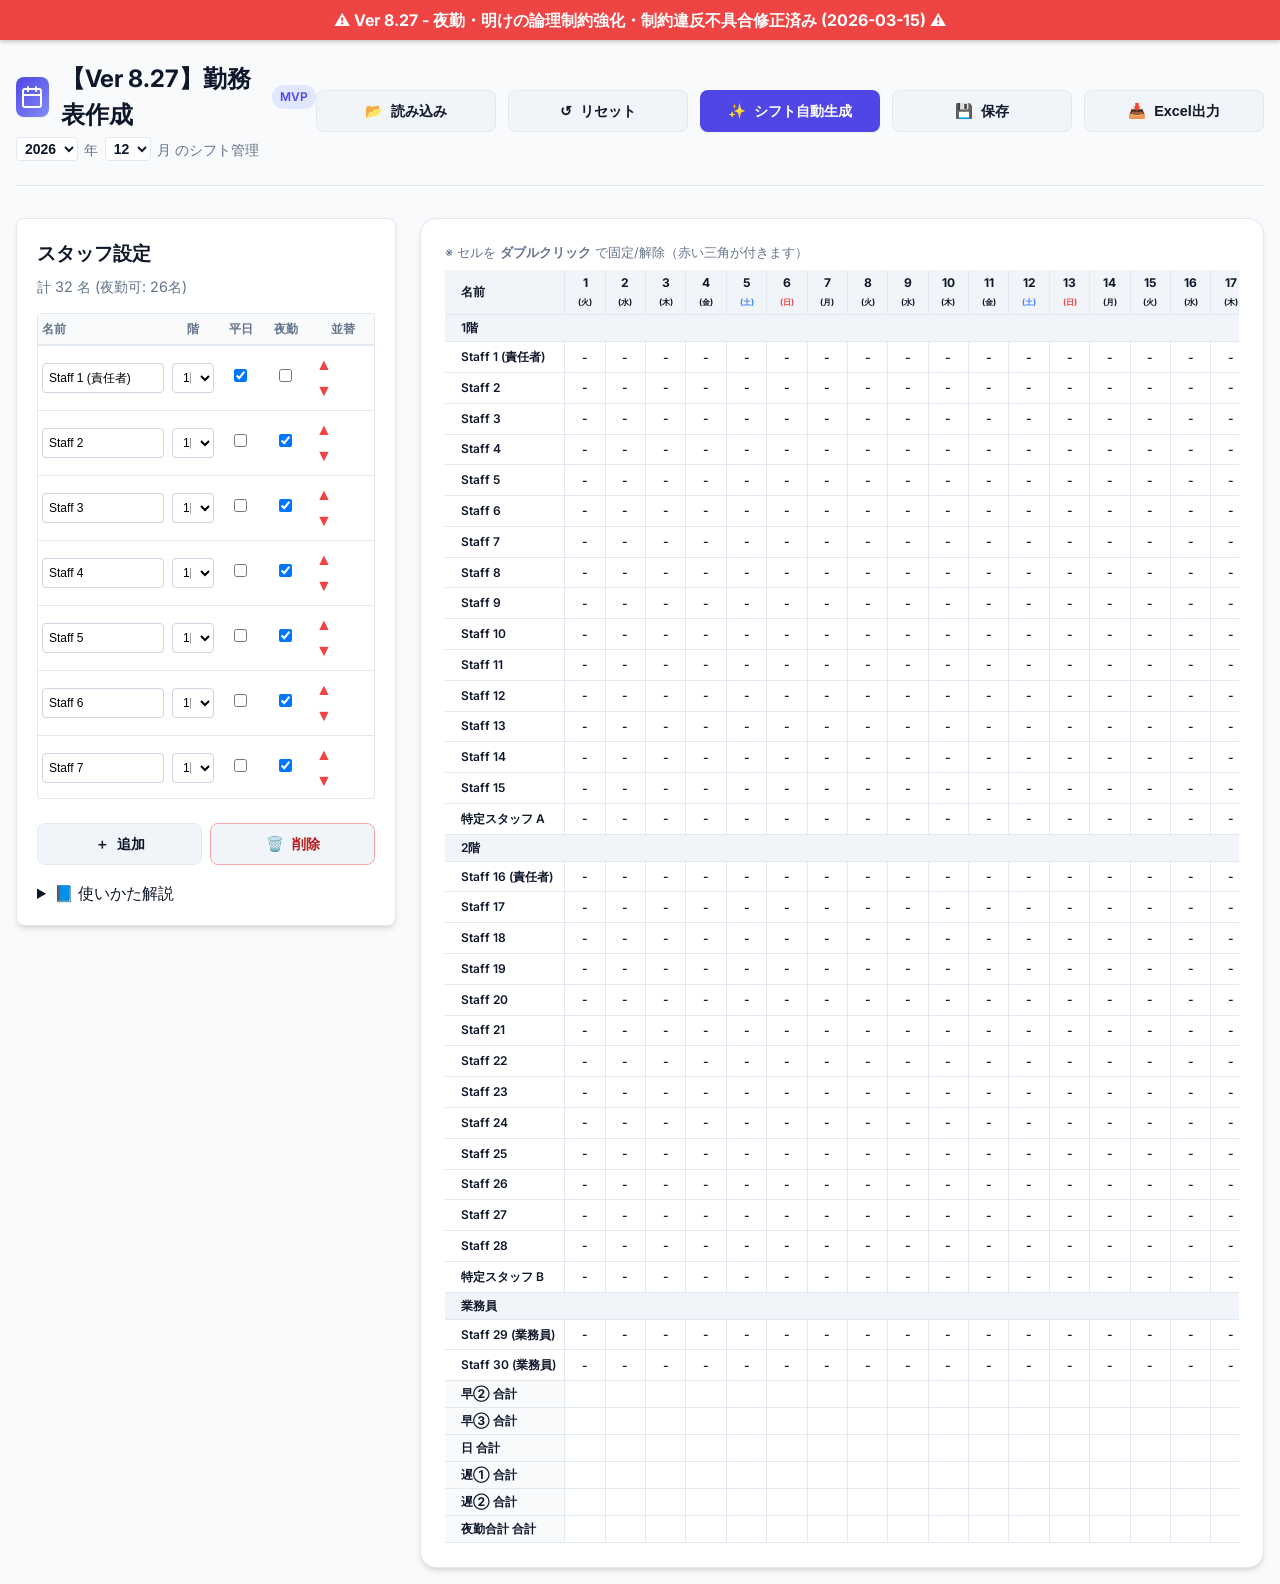
==== commit b1725280: "Ver 8.27: Fix Ake shift logic, lock ortools version, and sync all files" ====
--- a/static/index_v6.html
+++ b/static/index_v6.html
@@ -4,9 +4,9 @@
 <head>
     <meta charset="UTF-8">
     <meta name="viewport" content="width=device-width, initial-scale=1.0">
-    <title>【Ver 8.25】勤務表作成 MVP</title>
+    <title>【Ver 8.27】勤務表作成 MVP</title>
     <!-- CAREFUL: even though the file is index_v6.html, we load style_v8.css and app_v8.js -->
-    <link rel="stylesheet" href="style_v8.css?v=8.25">
+    <link rel="stylesheet" href="style_v8.css?v=8.27">
     <link rel="preconnect" href="https://fonts.googleapis.com">
     <link rel="preconnect" href="https://fonts.gstatic.com" crossorigin>
     <link href="https://fonts.googleapis.com/css2?family=Inter:wght@400;500;600;700&display=swap" rel="stylesheet">
@@ -16,7 +16,7 @@
     <!-- Persistent Version Banner to confirm update -->
     <div style="background: #ef4444; color: white; text-align: center; padding: 8px; font-weight: bold; position: fixed; top: 0; left: 0; width: 100%; z-index: 10000; box-shadow: 0 2px 4px rgba(0,0,0,0.2);"
         id="dev-check">
-        ⚠️ Ver 8.25 - 責任者・業務員の土日休み既定パターン復旧済み (2026-03-13) ⚠️
+        ⚠️ Ver 8.27 - 夜勤・明けの論理制約強化・制約違反不具合修正済み (2026-03-15) ⚠️
     </div>
 
     <div class="app-container" style="margin-top: 45px;">
@@ -32,7 +32,7 @@
                             <line x1="3" y1="10" x2="21" y2="10"></line>
                         </svg>
                     </div>
-                    <h1>【Ver 8.25】勤務表作成 <span class="badge">MVP</span></h1>
+                    <h1>【Ver 8.27】勤務表作成 <span class="badge">MVP</span></h1>
                 </div>
                 <p class="subtitle">
                     <select id="year-select" class="calendar-select"></select> 年
@@ -124,7 +124,7 @@
     </div>
 
     <!-- ALWAYS POINT TO v8 JS AND CSS FILES! -->
-    <script src="app_v8.js?v=8.25"></script>
+    <script src="app_v8.js?v=8.27"></script>
 </body>
 
 </html>
